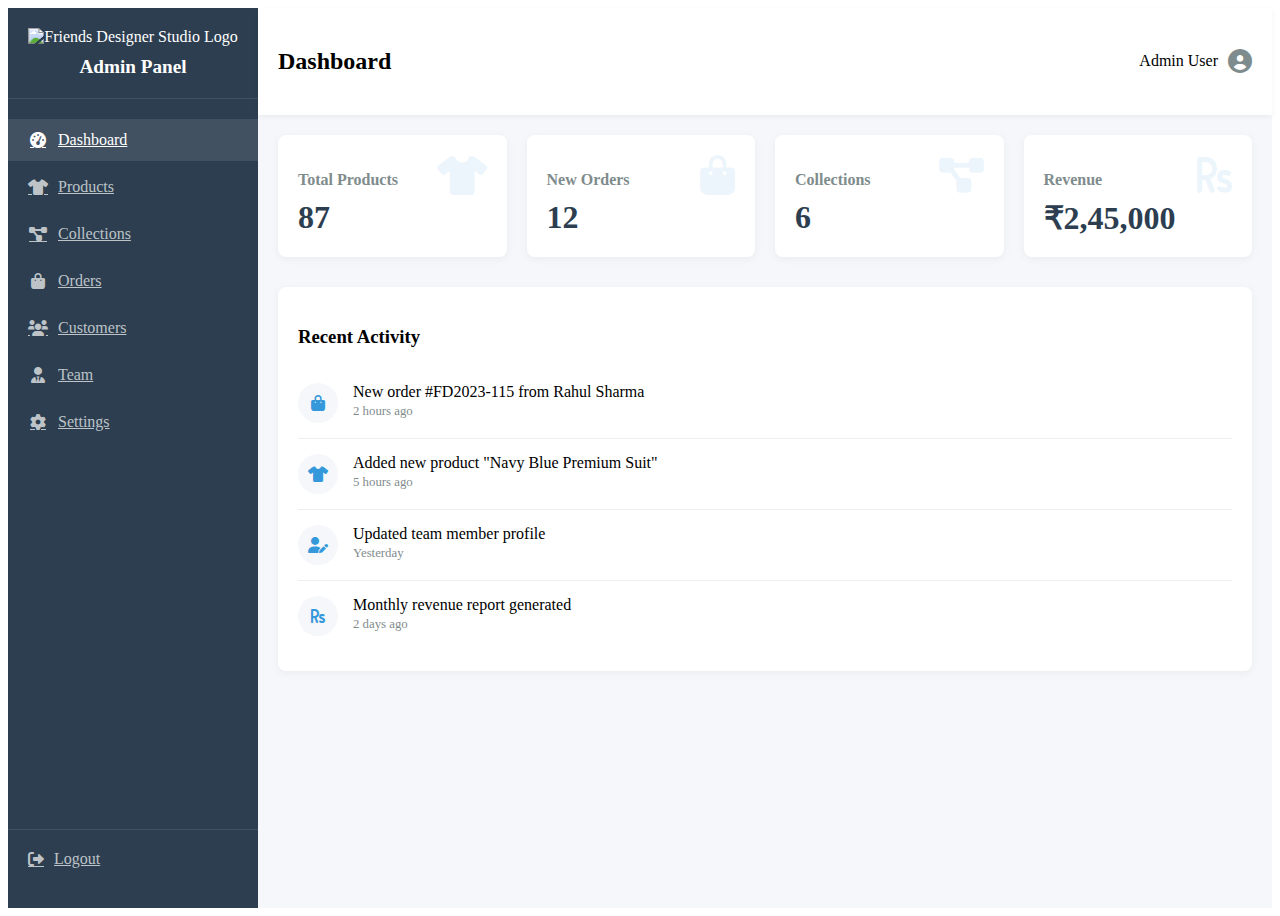
==== admin-panel.html @ acd6e5dd "Initial commit" ====
<!DOCTYPE html>
<html lang="en">
<head>
    <meta charset="UTF-8">
    <meta name="viewport" content="width=device-width, initial-scale=1.0">
    <title>Admin Panel | Friends Designer Studio</title>
    <link rel="stylesheet" href="css/admin.css">
    <link rel="stylesheet" href="https://cdnjs.cloudflare.com/ajax/libs/font-awesome/6.0.0-beta3/css/all.min.css">
</head>
<body>
    <div class="admin-container">
        <!-- Sidebar -->
        <div class="admin-sidebar">
            <div class="sidebar-header">
                <img src="../images/logo-white.png" alt="Friends Designer Studio Logo">
                <h3>Admin Panel</h3>
            </div>
            <nav class="sidebar-nav">
                <ul>
                    <li><a href="#" class="active" data-section="dashboard"><i class="fas fa-tachometer-alt"></i> Dashboard</a></li>
                    <li><a href="#" data-section="products"><i class="fas fa-tshirt"></i> Products</a></li>
                    <li><a href="#" data-section="collections"><i class="fas fa-project-diagram"></i> Collections</a></li>
                    <li><a href="#" data-section="orders"><i class="fas fa-shopping-bag"></i> Orders</a></li>
                    <li><a href="#" data-section="customers"><i class="fas fa-users"></i> Customers</a></li>
                    <li><a href="#" data-section="team"><i class="fas fa-user-tie"></i> Team</a></li>
                    <li><a href="#" data-section="settings"><i class="fas fa-cog"></i> Settings</a></li>
                </ul>
            </nav>
            <div class="sidebar-footer">
                <a href="#" id="logout"><i class="fas fa-sign-out-alt"></i> Logout</a>
            </div>
        </div>
        
        <!-- Main Content -->
        <div class="admin-main">
            <div class="admin-header">
                <h2 id="admin-section-title">Dashboard</h2>
                <div class="admin-user">
                    <span>Admin User</span>
                    <i class="fas fa-user-circle"></i>
                </div>
            </div>
            
            <div class="admin-content">
                <!-- Dashboard Section -->
                <div id="dashboard-section" class="admin-section active">
                    <div class="stats-grid">
                        <div class="stat-card">
                            <h3>Total Products</h3>
                            <p id="total-products">87</p>
                            <i class="fas fa-tshirt"></i>
                        </div>
                        <div class="stat-card">
                            <h3>New Orders</h3>
                            <p id="new-orders">12</p>
                            <i class="fas fa-shopping-bag"></i>
                        </div>
                        <div class="stat-card">
                            <h3>Collections</h3>
                            <p id="total-collections">6</p>
                            <i class="fas fa-project-diagram"></i>
                        </div>
                        <div class="stat-card">
                            <h3>Revenue</h3>
                            <p id="total-revenue">₹2,45,000</p>
                            <i class="fas fa-rupee-sign"></i>
                        </div>
                    </div>
                    
                    <div class="recent-activity">
                        <h3>Recent Activity</h3>
                        <div class="activity-list">
                            <div class="activity-item">
                                <div class="activity-icon">
                                    <i class="fas fa-shopping-bag"></i>
                                </div>
                                <div class="activity-details">
                                    <p>New order #FD2023-115 from Rahul Sharma</p>
                                    <span class="activity-time">2 hours ago</span>
                                </div>
                            </div>
                            <div class="activity-item">
                                <div class="activity-icon">
                                    <i class="fas fa-tshirt"></i>
                                </div>
                                <div class="activity-details">
                                    <p>Added new product "Navy Blue Premium Suit"</p>
                                    <span class="activity-time">5 hours ago</span>
                                </div>
                            </div>
                            <div class="activity-item">
                                <div class="activity-icon">
                                    <i class="fas fa-user-edit"></i>
                                </div>
                                <div class="activity-details">
                                    <p>Updated team member profile</p>
                                    <span class="activity-time">Yesterday</span>
                                </div>
                            </div>
                            <div class="activity-item">
                                <div class="activity-icon">
                                    <i class="fas fa-rupee-sign"></i>
                                </div>
                                <div class="activity-details">
                                    <p>Monthly revenue report generated</p>
                                    <span class="activity-time">2 days ago</span>
                                </div>
                            </div>
                        </div>
                    </div>
                </div>
                
                <!-- Products Section -->
                <div id="products-section" class="admin-section">
                    <div class="section-header">
                        <h3>Manage Products</h3>
                        <button class="btn" id="add-product-btn"><i class="fas fa-plus"></i> Add Product</button>
                    </div>
                    
                    <div class="products-table">
                        <table>
                            <thead>
                                <tr>
                                    <th>ID</th>
                                    <th>Product Name</th>
                                    <th>Category</th>
                                    <th>Price</th>
                                    <th>Stock</th>
                                    <th>Status</th>
                                    <th>Actions</th>
                                </tr>
                            </thead>
                            <tbody>
                                <tr>
                                    <td>FD101</td>
                                    <td>Navy Blue Premium Suit</td>
                                    <td>Suits</td>
                                    <td>₹12,999</td>
                                    <td>15</td>
                                    <td><span class="status published">Published</span></td>
                                    <td>
                                        <button class="btn-icon edit"><i class="fas fa-edit"></i></button>
                                        <button class="btn-icon delete"><i class="fas fa-trash"></i></button>
                                    </td>
                                </tr>
                                <tr>
                                    <td>FD205</td>
                                    <td>Silk Embroidered Sherwani</td>
                                    <td>Wedding</td>
                                    <td>₹24,999</td>
                                    <td>8</td>
                                    <td><span class="status published">Published</span></td>
                                    <td>
                                        <button class="btn-icon edit"><i class="fas fa-edit"></i></button>
                                        <button class="btn-icon delete"><i class="fas fa-trash"></i></button>
                                    </td>
                                </tr>
                                <tr>
                                    <td>FD178</td>
                                    <td>Charcoal Grey Business Suit</td>
                                    <td>Suits</td>
                                    <td>₹14,499</td>
                                    <td>0</td>
                                    <td><span class="status draft">Draft</span></td>
                                    <td>
                                        <button class="btn-icon edit"><i class="fas fa-edit"></i></button>
                                        <button class="btn-icon delete"><i class="fas fa-trash"></i></button>
                                    </td>
                                </tr>
                                <tr>
                                    <td>FD302</td>
                                    <td>Indo-Western Fusion Jacket</td>
                                    <td>Festive</td>
                                    <td>₹9,999</td>
                                    <td>22</td>
                                    <td><span class="status published">Published</span></td>
                                    <td>
                                        <button class="btn-icon edit"><i class="fas fa-edit"></i></button>
                                        <button class="btn-icon delete"><i class="fas fa-trash"></i></button>
                                    </td>
                                </tr>
                            </tbody>
                        </table>
                    </div>
                    
                    <!-- Add/Edit Product Modal -->
                    <div id="product-modal" class="modal">
                        <div class="modal-content">
                            <div class="modal-header">
                                <h3 id="modal-product-title">Add New Product</h3>
                                <span class="close-modal">&times;</span>
                            </div>
                            <div class="modal-body">
                                <form id="product-form">
                                    <div class="form-group">
                                        <label for="product-name">Product Name*</label>
                                        <input type="text" id="product-name" name="product-name" required>
                                    </div>
                                    <div class="form-group">
                                        <label for="product-category">Category*</label>
                                        <select id="product-category" name="product-category" required>
                                            <option value="">Select Category</option>
                                            <option value="suits">Suits</option>
                                            <option value="wedding">Wedding Wear</option>
                                            <option value="festive">Festive Wear</option>
                                            <option value="formal">Formal Wear</option>
                                            <option value="indowestern">Indo-Western</option>
                                        </select>
                                    </div>
                                    <div class="form-row">
                                        <div class="form-group">
                                            <label for="product-price">Price (₹)*</label>
                                            <input type="number" id="product-price" name="product-price" required>
                                        </div>
                                        <div class="form-group">
                                            <label for="product-stock">Stock Quantity*</label>
                                            <input type="number" id="product-stock" name="product-stock" required>
                                        </div>
                                    </div>
                                    <div class="form-group">
                                        <label for="product-status">Status</label>
                                        <select id="product-status" name="product-status" required>
                                            <option value="published">Published</option>
                                            <option value="draft">Draft</option>
                                        </select>
                                    </div>
                                    <div class="form-group">
                                        <label for="product-description">Description*</label>
                                        <textarea id="product-description" name="product-description" rows="4" required></textarea>
                                    </div>
                                    <div class="form-group">
                                        <label for="product-images">Upload Images</label>
                                        <input type="file" id="product-images" name="product-images" multiple accept="image/*">
                                        <small>Upload high-quality product images (max 5)</small>
                                    </div>
                                    <div class="form-actions">
                                        <button type="button" class="btn-outline close-modal">Cancel</button>
                                        <button type="submit" class="btn">Save Product</button>
                                    </div>
                                </form>
                            </div>
                        </div>
                    </div>
                </div>
                
                <!-- Collections Section -->
                <div id="collections-section" class="admin-section">
                    <h3>Manage Collections</h3>
                    <!-- Similar structure to products section -->
                </div>
                
                <!-- Orders Section -->
                <div id="orders-section" class="admin-section">
                    <h3>Manage Orders</h3>
                    <!-- Order management content -->
                </div>
                
                <!-- Customers Section -->
                <div id="customers-section" class="admin-section">
                    <h3>Customer Management</h3>
                    <!-- Customer management content -->
                </div>
                
                <!-- Team Section -->
                <div id="team-section" class="admin-section">
                    <h3>Team Management</h3>
                    <!-- Team management content -->
                </div>
                
                <!-- Settings Section -->
                <div id="settings-section" class="admin-section">
                    <h3>Store Settings</h3>
                    <!-- Settings management content -->
                </div>
            </div>
        </div>
    </div>

    <script src="../js/admin.js"></script>
</body>
</html>
---- css/admin.css ----
/* Admin Login Styles */
.admin-login {
    display: flex;
    justify-content: center;
    align-items: center;
    min-height: 100vh;
    background-color: #f5f7fa;
    padding: 20px;
}

.login-container {
    background-color: white;
    padding: 40px;
    border-radius: 10px;
    box-shadow: 0 5px 20px rgba(0, 0, 0, 0.1);
    width: 100%;
    max-width: 400px;
}

.login-header {
    text-align: center;
    margin-bottom: 30px;
}

.login-header img {
    height: 60px;
    margin-bottom: 20px;
}

.login-header h2 {
    color: #2c3e50;
    margin: 0;
}

.form-group {
    margin-bottom: 20px;
}

.form-group label {
    display: block;
    margin-bottom: 8px;
    font-weight: 600;
    color: #2c3e50;
}

.form-group input {
    width: 100%;
    padding: 12px 15px;
    border: 1px solid #ddd;
    border-radius: 4px;
    font-size: 16px;
    transition: all 0.3s ease;
}

.form-group input:focus {
    border-color: #3498db;
    outline: none;
    box-shadow: 0 0 0 3px rgba(52, 152, 219, 0.2);
}

.btn {
    width: 100%;
    padding: 12px;
    background-color: #e74c3c;
    color: white;
    border: none;
    border-radius: 4px;
    font-size: 16px;
    font-weight: 600;
    cursor: pointer;
    transition: all 0.3s ease;
}

.btn:hover {
    background-color: #c0392b;
}

.error-message {
    color: #e74c3c;
    margin-top: 15px;
    text-align: center;
    font-size: 14px;
}

/* Admin Panel Styles */
.admin-container {
    display: flex;
    min-height: 100vh;
}

.admin-sidebar {
    width: 250px;
    background-color: #2c3e50;
    color: white;
    padding: 20px 0;
    display: flex;
    flex-direction: column;
}

.sidebar-header {
    padding: 0 20px 20px;
    text-align: center;
    border-bottom: 1px solid rgba(255, 255, 255, 0.1);
}

.sidebar-header img {
    height: 50px;
    margin-bottom: 10px;
}

.sidebar-header h3 {
    font-size: 1.2rem;
    margin: 0;
}

.sidebar-nav {
    flex: 1;
    padding: 20px 0;
}

.sidebar-nav ul {
    list-style: none;
    padding: 0;
    margin: 0;
}

.sidebar-nav li {
    margin-bottom: 5px;
}

.sidebar-nav a {
    display: flex;
    align-items: center;
    padding: 12px 20px;
    color: #bdc3c7;
    transition: all 0.3s ease;
}

.sidebar-nav a:hover,
.sidebar-nav a.active {
    background-color: rgba(255, 255, 255, 0.1);
    color: white;
}

.sidebar-nav i {
    margin-right: 10px;
    width: 20px;
    text-align: center;
}

.sidebar-footer {
    padding: 20px;
    border-top: 1px solid rgba(255, 255, 255, 0.1);
}

.sidebar-footer a {
    display: flex;
    align-items: center;
    color: #bdc3c7;
    transition: all 0.3s ease;
}

.sidebar-footer a:hover {
    color: #e74c3c;
}

.sidebar-footer i {
    margin-right: 10px;
}

.admin-main {
    flex: 1;
    background-color: #f5f7fa;
}

.admin-header {
    display: flex;
    justify-content: space-between;
    align-items: center;
    padding: 20px;
    background-color: white;
    box-shadow: 0 2px 5px rgba(0, 0, 0, 0.05);
}

.admin-user {
    display: flex;
    align-items: center;
    gap: 10px;
}

.admin-user i {
    font-size: 1.5rem;
    color: #7f8c8d;
}

.admin-content {
    padding: 20px;
}

.admin-section {
    display: none;
}

.admin-section.active {
    display: block;
}

.stats-grid {
    display: grid;
    grid-template-columns: repeat(auto-fit, minmax(200px, 1fr));
    gap: 20px;
    margin-bottom: 30px;
}

.stat-card {
    background-color: white;
    padding: 20px;
    border-radius: 8px;
    box-shadow: 0 2px 10px rgba(0, 0, 0, 0.05);
    position: relative;
    overflow: hidden;
}

.stat-card h3 {
    font-size: 1rem;
    color: #7f8c8d;
    margin-bottom: 10px;
}

.stat-card p {
    font-size: 2rem;
    font-weight: 700;
    margin: 0;
    color: #2c3e50;
}

.stat-card i {
    position: absolute;
    right: 20px;
    top: 20px;
    font-size: 2.5rem;
    color: rgba(52, 152, 219, 0.1);
}

.recent-activity {
    background-color: white;
    padding: 20px;
    border-radius: 8px;
    box-shadow: 0 2px 10px rgba(0, 0, 0, 0.05);
}

.activity-list {
    margin-top: 20px;
}

.activity-item {
    display: flex;
    padding: 15px 0;
    border-bottom: 1px solid #eee;
}

.activity-item:last-child {
    border-bottom: none;
}

.activity-icon {
    width: 40px;
    height: 40px;
    background-color: #f5f7fa;
    border-radius: 50%;
    display: flex;
    justify-content: center;
    align-items: center;
    margin-right: 15px;
    color: #3498db;
}

.activity-details p {
    margin: 0;
    font-weight: 500;
}

.activity-time {
    font-size: 0.8rem;
    color: #7f8c8d;
}

.section-header {
    display: flex;
    justify-content: space-between;
    align-items: center;
    margin-bottom: 20px;
}

.projects-table {
    background-color: white;
    padding: 20px;
    border-radius: 8px;
    box-shadow: 0 2px 10px rgba(0, 0, 0, 0.05);
    overflow-x: auto;
}

table {
    width: 100%;
    border-collapse: collapse;
}

th, td {
    padding: 12px 15px;
    text-align: left;
    border-bottom: 1px solid #eee;
}

th {
    background-color: #f5f7fa;
    font-weight: 600;
}

.status {
    display: inline-block;
    padding: 5px 10px;
    border-radius: 20px;
    font-size: 0.8rem;
    font-weight: 600;
}

.status.published {
    background-color: #d5f5e3;
    color: #27ae60;
}

.status.draft {
    background-color: #fdebd0;
    color: #f39c12;
}

.btn-icon {
    background: none;
    border: none;
    cursor: pointer;
    font-size: 1rem;
    padding: 5px;
    margin: 0 5px;
    color: #7f8c8d;
    transition: all 0.3s ease;
}

.btn-icon.edit:hover {
    color: #3498db;
}

.btn-icon.delete:hover {
    color: #e74c3c;
}

/* Modal Styles */
.modal {
    display: none;
    position: fixed;
    top: 0;
    left: 0;
    width: 100%;
    height: 100%;
    background-color: rgba(0, 0, 0, 0.5);
    z-index: 1000;
    justify-content: center;
    align-items: center;
}

.modal.active {
    display: flex;
}

.modal-content {
    background-color: white;
    border-radius: 8px;
    width: 90%;
    max-width: 600px;
    max-height: 90vh;
    overflow-y: auto;
}

.modal-header {
    display: flex;
    justify-content: space-between;
    align-items: center;
    padding: 20px;
    border-bottom: 1px solid #eee;
}

.close-modal {
    font-size: 1.5rem;
    cursor: pointer;
    color: #7f8c8d;
    background: none;
    border: none;
}

.modal-body {
    padding: 20px;
}

.form-group {
    margin-bottom: 20px;
}

.form-group label {
    display: block;
    margin-bottom: 8px;
    font-weight: 600;
}

.form-group input,
.form-group select,
.form-group textarea {
    width: 100%;
    padding: 10px;
    border: 1px solid #ddd;
    border-radius: 4px;
    font-size: 1rem;
}

.form-group textarea {
    resize: vertical;
    min-height: 100px;
}

.form-actions {
    display: flex;
    justify-content: flex-end;
    gap: 10px;
    margin-top: 20px;
}

.btn-outline {
    background: none;
    border: 1px solid #ddd;
    padding: 10px 20px;
    border-radius: 4px;
    cursor: pointer;
    transition: all 0.3s ease;
}

.btn-outline:hover {
    background-color: #f5f7fa;
}

/* Responsive Styles */
@media (max-width: 768px) {
    .admin-container {
        flex-direction: column;
    }
    
    .admin-sidebar {
        width: 100%;
        padding: 10px 0;
    }
    
    .sidebar-nav ul {
        display: flex;
        overflow-x: auto;
        padding: 0 10px;
    }
    
    .sidebar-nav li {
        margin-bottom: 0;
        margin-right: 5px;
    }
    
    .sidebar-nav a {
        padding: 10px 15px;
        white-space: nowrap;
    }
    
    .stats-grid {
        grid-template-columns: 1fr 1fr;
    }
}

@media (max-width: 576px) {
    .stats-grid {
        grid-template-columns: 1fr;
    }
    
    .section-header {
        flex-direction: column;
        align-items: flex-start;
        gap: 10px;
    }
    
    .form-actions {
        flex-direction: column;
    }
    
    .btn-outline,
    .btn {
        width: 100%;
    }
}
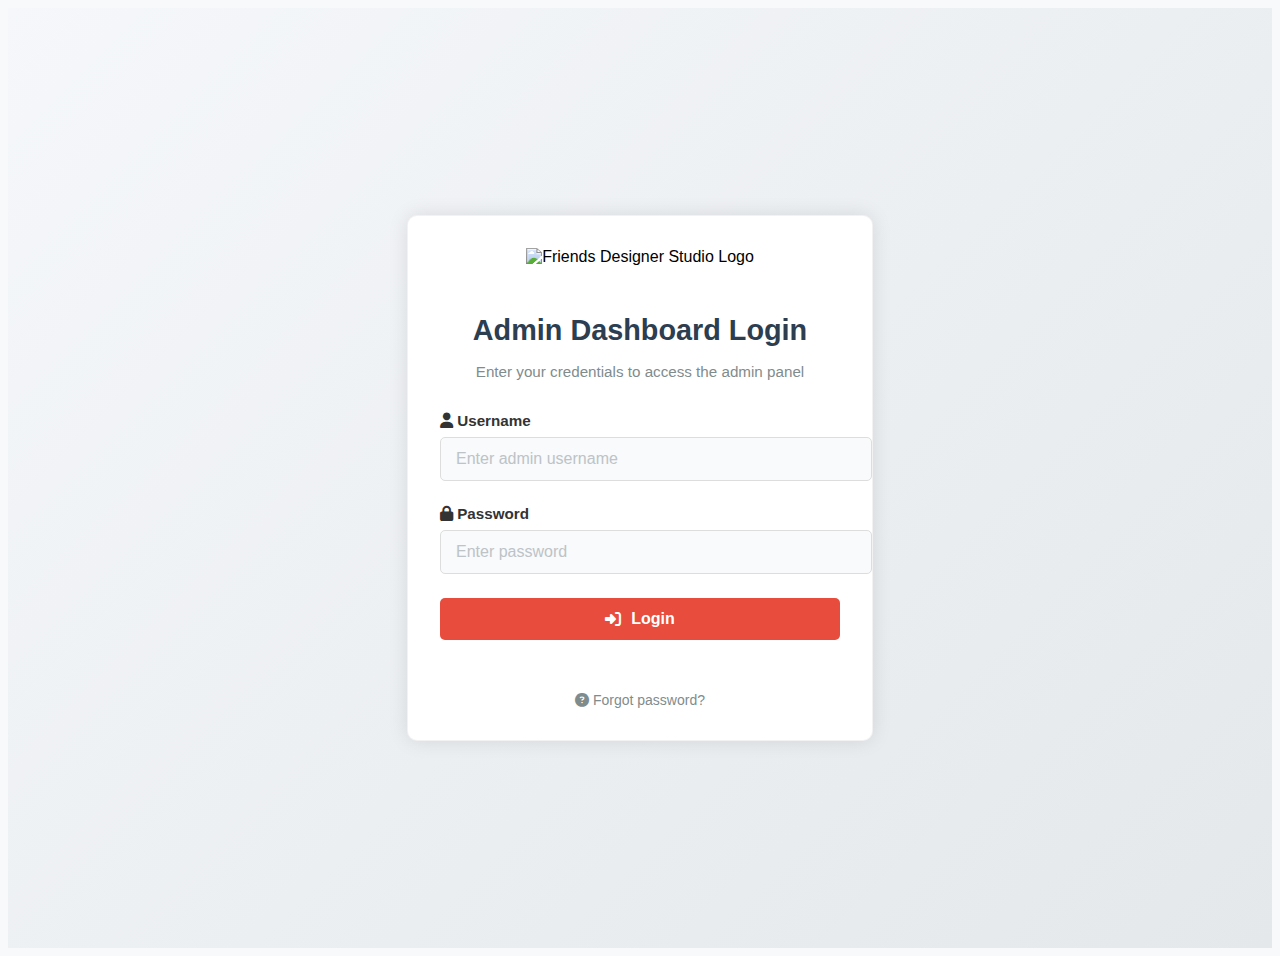
==== commit ce17cfbe: "Updated feature X" ====
--- a/admin-panel.html
+++ b/admin-panel.html
@@ -4,34 +4,532 @@
     <meta charset="UTF-8">
     <meta name="viewport" content="width=device-width, initial-scale=1.0">
     <title>Admin Panel | Friends Designer Studio</title>
-    <link rel="stylesheet" href="css/admin.css">
-    <link rel="stylesheet" href="https://cdnjs.cloudflare.com/ajax/libs/font-awesome/6.0.0-beta3/css/all.min.css">
+    <link rel="stylesheet" href="https://cdnjs.cloudflare.com/ajax/libs/font-awesome/6.4.0/css/all.min.css">
+    <style>
+        /* Admin Panel CSS */
+        :root {
+            --primary: #e74c3c;
+            --primary-dark: #c0392b;
+            --sidebar: #2c3e50;
+            --sidebar-dark: #1a252f;
+            --text: #2c3e50;
+            --text-light: #7f8c8d;
+            --light: #ecf0f1;
+            --white: #ffffff;
+            --success: #27ae60;
+            --warning: #f39c12;
+            --danger: #e74c3c;
+        }
+
+        * {
+            margin: 0;
+            padding: 0;
+            box-sizing: border-box;
+            font-family: 'Segoe UI', Tahoma, Geneva, Verdana, sans-serif;
+        }
+
+        body {
+            background-color: #f5f7fa;
+            color: var(--text);
+        }
+
+        .admin-container {
+            display: flex;
+            min-height: 100vh;
+        }
+
+        /* Sidebar Styles */
+        .admin-sidebar {
+            width: 250px;
+            background-color: var(--sidebar);
+            color: var(--white);
+            transition: all 0.3s;
+            position: relative;
+            z-index: 100;
+        }
+
+        .sidebar-header {
+            padding: 20px;
+            border-bottom: 1px solid rgba(255, 255, 255, 0.1);
+            text-align: center;
+        }
+
+        .sidebar-header img {
+            height: 50px;
+            margin-bottom: 10px;
+        }
+
+        .sidebar-header h3 {
+            font-size: 1.2rem;
+            font-weight: 600;
+        }
+
+        .sidebar-nav {
+            padding: 20px 0;
+        }
+
+        .sidebar-nav ul {
+            list-style: none;
+        }
+
+        .sidebar-nav li {
+            position: relative;
+        }
+
+        .sidebar-nav a {
+            display: flex;
+            align-items: center;
+            padding: 12px 20px;
+            color: rgba(255, 255, 255, 0.8);
+            text-decoration: none;
+            transition: all 0.3s;
+        }
+
+        .sidebar-nav a:hover,
+        .sidebar-nav a.active {
+            background-color: rgba(255, 255, 255, 0.1);
+            color: var(--white);
+        }
+
+        .sidebar-nav i {
+            width: 24px;
+            text-align: center;
+            margin-right: 10px;
+            font-size: 1.1rem;
+        }
+
+        .sidebar-footer {
+            position: absolute;
+            bottom: 0;
+            width: 100%;
+            padding: 15px;
+            border-top: 1px solid rgba(255, 255, 255, 0.1);
+        }
+
+        .sidebar-footer a {
+            display: flex;
+            align-items: center;
+            color: rgba(255, 255, 255, 0.7);
+            text-decoration: none;
+            transition: all 0.3s;
+        }
+
+        .sidebar-footer a:hover {
+            color: var(--white);
+        }
+
+        /* Main Content Styles */
+        .admin-main {
+            flex: 1;
+            display: flex;
+            flex-direction: column;
+        }
+
+        .admin-header {
+            display: flex;
+            justify-content: space-between;
+            align-items: center;
+            padding: 15px 25px;
+            background-color: var(--white);
+            box-shadow: 0 2px 10px rgba(0, 0, 0, 0.05);
+            z-index: 10;
+        }
+
+        .admin-user {
+            display: flex;
+            align-items: center;
+            gap: 10px;
+        }
+
+        .admin-user i {
+            font-size: 1.5rem;
+            color: var(--text-light);
+        }
+
+        .admin-content {
+            flex: 1;
+            padding: 25px;
+            background-color: #f5f7fa;
+        }
+
+        .admin-section {
+            display: none;
+        }
+
+        .admin-section.active {
+            display: block;
+            animation: fadeIn 0.5s ease;
+        }
+
+        /* Dashboard Styles */
+        .stats-grid {
+            display: grid;
+            grid-template-columns: repeat(auto-fit, minmax(240px, 1fr));
+            gap: 20px;
+            margin-bottom: 30px;
+        }
+
+        .stat-card {
+            background-color: var(--white);
+            padding: 20px;
+            border-radius: 8px;
+            box-shadow: 0 2px 10px rgba(0, 0, 0, 0.05);
+            position: relative;
+            overflow: hidden;
+            transition: transform 0.3s;
+        }
+
+        .stat-card:hover {
+            transform: translateY(-5px);
+        }
+
+        .stat-card h3 {
+            font-size: 0.95rem;
+            color: var(--text-light);
+            margin-bottom: 10px;
+        }
+
+        .stat-card p {
+            font-size: 1.8rem;
+            font-weight: 700;
+            color: var(--text);
+        }
+
+        .stat-card i {
+            position: absolute;
+            right: 20px;
+            top: 20px;
+            font-size: 2.5rem;
+            color: rgba(231, 76, 60, 0.1);
+        }
+
+        .recent-activity {
+            background-color: var(--white);
+            padding: 20px;
+            border-radius: 8px;
+            box-shadow: 0 2px 10px rgba(0, 0, 0, 0.05);
+        }
+
+        .activity-list {
+            margin-top: 20px;
+        }
+
+        .activity-item {
+            display: flex;
+            padding: 15px 0;
+            border-bottom: 1px solid #eee;
+        }
+
+        .activity-item:last-child {
+            border-bottom: none;
+        }
+
+        .activity-icon {
+            width: 40px;
+            height: 40px;
+            background-color: #f5f7fa;
+            border-radius: 50%;
+            display: flex;
+            justify-content: center;
+            align-items: center;
+            margin-right: 15px;
+            color: var(--primary);
+        }
+
+        .activity-details p {
+            margin: 0;
+            font-weight: 500;
+        }
+
+        .activity-time {
+            font-size: 0.8rem;
+            color: var(--text-light);
+        }
+
+        /* Products Section */
+        .section-header {
+            display: flex;
+            justify-content: space-between;
+            align-items: center;
+            margin-bottom: 20px;
+        }
+
+        .products-table {
+            background-color: var(--white);
+            padding: 20px;
+            border-radius: 8px;
+            box-shadow: 0 2px 10px rgba(0, 0, 0, 0.05);
+            overflow-x: auto;
+        }
+
+        table {
+            width: 100%;
+            border-collapse: collapse;
+        }
+
+        th, td {
+            padding: 12px 15px;
+            text-align: left;
+            border-bottom: 1px solid #eee;
+        }
+
+        th {
+            background-color: #f5f7fa;
+            font-weight: 600;
+            color: var(--text);
+        }
+
+        .status {
+            display: inline-block;
+            padding: 5px 10px;
+            border-radius: 20px;
+            font-size: 0.8rem;
+            font-weight: 600;
+        }
+
+        .status.published {
+            background-color: #d5f5e3;
+            color: var(--success);
+        }
+
+        .status.draft {
+            background-color: #fdebd0;
+            color: var(--warning);
+        }
+
+        .btn {
+            padding: 8px 16px;
+            border: none;
+            border-radius: 4px;
+            font-weight: 600;
+            cursor: pointer;
+            transition: all 0.3s;
+        }
+
+        .btn-primary {
+            background-color: var(--primary);
+            color: var(--white);
+        }
+
+        .btn-primary:hover {
+            background-color: var(--primary-dark);
+        }
+
+        .btn-icon {
+            background: none;
+            border: none;
+            cursor: pointer;
+            font-size: 1rem;
+            padding: 5px;
+            margin: 0 5px;
+            color: var(--text-light);
+            transition: all 0.3s;
+        }
+
+        .btn-icon.edit:hover {
+            color: #3498db;
+        }
+
+        .btn-icon.delete:hover {
+            color: var(--danger);
+        }
+
+        /* Modal Styles */
+        .modal {
+            display: none;
+            position: fixed;
+            top: 0;
+            left: 0;
+            width: 100%;
+            height: 100%;
+            background-color: rgba(0, 0, 0, 0.5);
+            z-index: 1000;
+            justify-content: center;
+            align-items: center;
+        }
+
+        .modal.active {
+            display: flex;
+        }
+
+        .modal-content {
+            background-color: var(--white);
+            border-radius: 8px;
+            width: 90%;
+            max-width: 600px;
+            max-height: 90vh;
+            overflow-y: auto;
+            animation: modalFadeIn 0.3s ease;
+        }
+
+        .modal-header {
+            display: flex;
+            justify-content: space-between;
+            align-items: center;
+            padding: 20px;
+            border-bottom: 1px solid #eee;
+        }
+
+        .close-modal {
+            font-size: 1.5rem;
+            cursor: pointer;
+            color: var(--text-light);
+            background: none;
+            border: none;
+        }
+
+        .modal-body {
+            padding: 20px;
+        }
+
+        .form-group {
+            margin-bottom: 20px;
+        }
+
+        .form-group label {
+            display: block;
+            margin-bottom: 8px;
+            font-weight: 600;
+        }
+
+        .form-group input,
+        .form-group select,
+        .form-group textarea {
+            width: 100%;
+            padding: 10px;
+            border: 1px solid #ddd;
+            border-radius: 4px;
+            font-size: 1rem;
+        }
+
+        .form-group textarea {
+            resize: vertical;
+            min-height: 100px;
+        }
+
+        .form-actions {
+            display: flex;
+            justify-content: flex-end;
+            gap: 10px;
+            margin-top: 20px;
+        }
+
+        .btn-outline {
+            background: none;
+            border: 1px solid #ddd;
+            padding: 10px 20px;
+            border-radius: 4px;
+            cursor: pointer;
+            transition: all 0.3s;
+        }
+
+        .btn-outline:hover {
+            background-color: #f5f7fa;
+        }
+
+        /* Animations */
+        @keyframes fadeIn {
+            from { opacity: 0; }
+            to { opacity: 1; }
+        }
+
+        @keyframes modalFadeIn {
+            from {
+                opacity: 0;
+                transform: translateY(-20px);
+            }
+            to {
+                opacity: 1;
+                transform: translateY(0);
+            }
+        }
+
+        /* Responsive Styles */
+        @media (max-width: 992px) {
+            .admin-sidebar {
+                width: 70px;
+                overflow: hidden;
+            }
+            
+            .sidebar-header h3,
+            .sidebar-nav a span,
+            .sidebar-footer a span {
+                display: none;
+            }
+            
+            .sidebar-nav a {
+                justify-content: center;
+                padding: 15px 0;
+            }
+            
+            .sidebar-nav i {
+                margin-right: 0;
+                font-size: 1.3rem;
+            }
+        }
+
+        @media (max-width: 768px) {
+            .stats-grid {
+                grid-template-columns: 1fr 1fr;
+            }
+            
+            .section-header {
+                flex-direction: column;
+                align-items: flex-start;
+                gap: 10px;
+            }
+        }
+
+        @media (max-width: 576px) {
+            .stats-grid {
+                grid-template-columns: 1fr;
+            }
+            
+            .admin-header {
+                flex-direction: column;
+                align-items: flex-start;
+                gap: 10px;
+                padding: 15px;
+            }
+            
+            .form-actions {
+                flex-direction: column;
+            }
+            
+            .btn-outline,
+            .btn {
+                width: 100%;
+            }
+        }
+    </style>
 </head>
 <body>
     <div class="admin-container">
-        <!-- Sidebar -->
+        <!-- Sidebar Navigation -->
         <div class="admin-sidebar">
             <div class="sidebar-header">
-                <img src="../images/logo-white.png" alt="Friends Designer Studio Logo">
+                <img src="images/logo-white.png" alt="Friends Designer Studio">
                 <h3>Admin Panel</h3>
             </div>
+            
             <nav class="sidebar-nav">
                 <ul>
-                    <li><a href="#" class="active" data-section="dashboard"><i class="fas fa-tachometer-alt"></i> Dashboard</a></li>
-                    <li><a href="#" data-section="products"><i class="fas fa-tshirt"></i> Products</a></li>
-                    <li><a href="#" data-section="collections"><i class="fas fa-project-diagram"></i> Collections</a></li>
-                    <li><a href="#" data-section="orders"><i class="fas fa-shopping-bag"></i> Orders</a></li>
-                    <li><a href="#" data-section="customers"><i class="fas fa-users"></i> Customers</a></li>
-                    <li><a href="#" data-section="team"><i class="fas fa-user-tie"></i> Team</a></li>
-                    <li><a href="#" data-section="settings"><i class="fas fa-cog"></i> Settings</a></li>
+                    <li><a href="#" class="active" data-section="dashboard"><i class="fas fa-tachometer-alt"></i> <span>Dashboard</span></a></li>
+                    <li><a href="#" data-section="products"><i class="fas fa-tshirt"></i> <span>Products</span></a></li>
+                    <li><a href="#" data-section="collections"><i class="fas fa-project-diagram"></i> <span>Collections</span></a></li>
+                    <li><a href="#" data-section="orders"><i class="fas fa-shopping-bag"></i> <span>Orders</span></a></li>
+                    <li><a href="#" data-section="customers"><i class="fas fa-users"></i> <span>Customers</span></a></li>
+                    <li><a href="#" data-section="team"><i class="fas fa-user-tie"></i> <span>Team</span></a></li>
+                    <li><a href="#" data-section="settings"><i class="fas fa-cog"></i> <span>Settings</span></a></li>
                 </ul>
             </nav>
+            
             <div class="sidebar-footer">
-                <a href="#" id="logout"><i class="fas fa-sign-out-alt"></i> Logout</a>
+                <a href="#" id="logout"><i class="fas fa-sign-out-alt"></i> <span>Logout</span></a>
             </div>
         </div>
         
-        <!-- Main Content -->
+        <!-- Main Content Area -->
         <div class="admin-main">
             <div class="admin-header">
                 <h2 id="admin-section-title">Dashboard</h2>
@@ -114,7 +612,7 @@
                 <div id="products-section" class="admin-section">
                     <div class="section-header">
                         <h3>Manage Products</h3>
-                        <button class="btn" id="add-product-btn"><i class="fas fa-plus"></i> Add Product</button>
+                        <button class="btn btn-primary" id="add-product-btn"><i class="fas fa-plus"></i> Add Product</button>
                     </div>
                     
                     <div class="products-table">
@@ -139,8 +637,8 @@
                                     <td>15</td>
                                     <td><span class="status published">Published</span></td>
                                     <td>
-                                        <button class="btn-icon edit"><i class="fas fa-edit"></i></button>
-                                        <button class="btn-icon delete"><i class="fas fa-trash"></i></button>
+                                        <button class="btn-icon edit" title="Edit"><i class="fas fa-edit"></i></button>
+                                        <button class="btn-icon delete" title="Delete"><i class="fas fa-trash"></i></button>
                                     </td>
                                 </tr>
                                 <tr>
@@ -151,8 +649,8 @@
                                     <td>8</td>
                                     <td><span class="status published">Published</span></td>
                                     <td>
-                                        <button class="btn-icon edit"><i class="fas fa-edit"></i></button>
-                                        <button class="btn-icon delete"><i class="fas fa-trash"></i></button>
+                                        <button class="btn-icon edit" title="Edit"><i class="fas fa-edit"></i></button>
+                                        <button class="btn-icon delete" title="Delete"><i class="fas fa-trash"></i></button>
                                     </td>
                                 </tr>
                                 <tr>
@@ -163,8 +661,8 @@
                                     <td>0</td>
                                     <td><span class="status draft">Draft</span></td>
                                     <td>
-                                        <button class="btn-icon edit"><i class="fas fa-edit"></i></button>
-                                        <button class="btn-icon delete"><i class="fas fa-trash"></i></button>
+                                        <button class="btn-icon edit" title="Edit"><i class="fas fa-edit"></i></button>
+                                        <button class="btn-icon delete" title="Delete"><i class="fas fa-trash"></i></button>
                                     </td>
                                 </tr>
                                 <tr>
@@ -175,8 +673,8 @@
                                     <td>22</td>
                                     <td><span class="status published">Published</span></td>
                                     <td>
-                                        <button class="btn-icon edit"><i class="fas fa-edit"></i></button>
-                                        <button class="btn-icon delete"><i class="fas fa-trash"></i></button>
+                                        <button class="btn-icon edit" title="Edit"><i class="fas fa-edit"></i></button>
+                                        <button class="btn-icon delete" title="Delete"><i class="fas fa-trash"></i></button>
                                     </td>
                                 </tr>
                             </tbody>
@@ -188,7 +686,7 @@
                         <div class="modal-content">
                             <div class="modal-header">
                                 <h3 id="modal-product-title">Add New Product</h3>
-                                <span class="close-modal">&times;</span>
+                                <button class="close-modal">&times;</button>
                             </div>
                             <div class="modal-body">
                                 <form id="product-form">
@@ -207,12 +705,12 @@
                                             <option value="indowestern">Indo-Western</option>
                                         </select>
                                     </div>
-                                    <div class="form-row">
-                                        <div class="form-group">
+                                    <div class="form-row" style="display: flex; gap: 15px;">
+                                        <div class="form-group" style="flex: 1;">
                                             <label for="product-price">Price (₹)*</label>
                                             <input type="number" id="product-price" name="product-price" required>
                                         </div>
-                                        <div class="form-group">
+                                        <div class="form-group" style="flex: 1;">
                                             <label for="product-stock">Stock Quantity*</label>
                                             <input type="number" id="product-stock" name="product-stock" required>
                                         </div>
@@ -231,11 +729,11 @@
                                     <div class="form-group">
                                         <label for="product-images">Upload Images</label>
                                         <input type="file" id="product-images" name="product-images" multiple accept="image/*">
-                                        <small>Upload high-quality product images (max 5)</small>
+                                        <small style="display: block; margin-top: 5px; color: var(--text-light);">Upload high-quality product images (max 5)</small>
                                     </div>
                                     <div class="form-actions">
                                         <button type="button" class="btn-outline close-modal">Cancel</button>
-                                        <button type="submit" class="btn">Save Product</button>
+                                        <button type="submit" class="btn btn-primary">Save Product</button>
                                     </div>
                                 </form>
                             </div>
@@ -243,39 +741,140 @@
                     </div>
                 </div>
                 
-                <!-- Collections Section -->
+                <!-- Other Sections (Placeholders) -->
                 <div id="collections-section" class="admin-section">
                     <h3>Manage Collections</h3>
-                    <!-- Similar structure to products section -->
+                    <p>Collection management content will appear here</p>
                 </div>
                 
-                <!-- Orders Section -->
                 <div id="orders-section" class="admin-section">
                     <h3>Manage Orders</h3>
-                    <!-- Order management content -->
+                    <p>Order management content will appear here</p>
                 </div>
                 
-                <!-- Customers Section -->
                 <div id="customers-section" class="admin-section">
                     <h3>Customer Management</h3>
-                    <!-- Customer management content -->
+                    <p>Customer management content will appear here</p>
                 </div>
                 
-                <!-- Team Section -->
                 <div id="team-section" class="admin-section">
                     <h3>Team Management</h3>
-                    <!-- Team management content -->
+                    <p>Team management content will appear here</p>
                 </div>
                 
-                <!-- Settings Section -->
                 <div id="settings-section" class="admin-section">
                     <h3>Store Settings</h3>
-                    <!-- Settings management content -->
+                    <p>Settings management content will appear here</p>
                 </div>
             </div>
         </div>
     </div>
 
-    <script src="../js/admin.js"></script>
+    <script>
+        // Admin Panel JavaScript
+        document.addEventListener('DOMContentLoaded', function() {
+            // Check authentication
+            const authToken = localStorage.getItem('adminAuthToken');
+            if (!authToken || authToken !== 'loggedIn') {
+                window.location.href = 'admin.html';
+            }
+            
+            // Navigation between sections
+            const navLinks = document.querySelectorAll('.sidebar-nav a');
+            const sections = document.querySelectorAll('.admin-section');
+            
+            navLinks.forEach(link => {
+                link.addEventListener('click', function(e) {
+                    e.preventDefault();
+                    
+                    // Remove active class from all links and sections
+                    navLinks.forEach(navLink => navLink.classList.remove('active'));
+                    sections.forEach(section => section.classList.remove('active'));
+                    
+                    // Add active class to clicked link
+                    this.classList.add('active');
+                    
+                    // Show corresponding section
+                    const sectionId = this.getAttribute('data-section');
+                    document.getElementById(`${sectionId}-section`).classList.add('active');
+                    document.getElementById('admin-section-title').textContent = 
+                        this.querySelector('span').textContent;
+                });
+            });
+            
+            // Logout functionality
+            document.getElementById('logout').addEventListener('click', function(e) {
+                e.preventDefault();
+                localStorage.removeItem('adminAuthToken');
+                window.location.href = 'admin.html';
+            });
+            
+            // Product modal functionality
+            const addProductBtn = document.getElementById('add-product-btn');
+            const productModal = document.getElementById('product-modal');
+            const closeModalBtns = document.querySelectorAll('.close-modal');
+            
+            addProductBtn.addEventListener('click', function() {
+                document.getElementById('modal-product-title').textContent = 'Add New Product';
+                document.getElementById('product-form').reset();
+                productModal.classList.add('active');
+            });
+            
+            closeModalBtns.forEach(btn => {
+                btn.addEventListener('click', function() {
+                    productModal.classList.remove('active');
+                });
+            });
+            
+            // Close modal when clicking outside
+            productModal.addEventListener('click', function(e) {
+                if (e.target === productModal) {
+                    productModal.classList.remove('active');
+                }
+            });
+            
+            // Product form submission
+            document.getElementById('product-form').addEventListener('submit', function(e) {
+                e.preventDefault();
+                // In a real application, this would send data to the server
+                alert('Product saved successfully!');
+                productModal.classList.remove('active');
+            });
+            
+            // Edit product buttons
+            document.querySelectorAll('.btn-icon.edit').forEach(btn => {
+                btn.addEventListener('click', function() {
+                    const row = this.closest('tr');
+                    const cells = row.querySelectorAll('td');
+                    
+                    document.getElementById('modal-product-title').textContent = 'Edit Product';
+                    document.getElementById('product-name').value = cells[1].textContent;
+                    document.getElementById('product-category').value = cells[2].textContent.toLowerCase();
+                    document.getElementById('product-price').value = cells[3].textContent.replace('₹', '');
+                    document.getElementById('product-stock').value = cells[4].textContent;
+                    document.getElementById('product-status').value = 
+                        cells[5].querySelector('.status').textContent.toLowerCase();
+                    
+                    productModal.classList.add('active');
+                });
+            });
+            
+            // Delete product buttons
+            document.querySelectorAll('.btn-icon.delete').forEach(btn => {
+                btn.addEventListener('click', function() {
+                    if (confirm('Are you sure you want to delete this product?')) {
+                        const row = this.closest('tr');
+                        row.remove();
+                        alert('Product deleted successfully!');
+                    }
+                });
+            });
+            
+            // Prevent modal from closing when clicking inside
+            document.querySelector('.modal-content').addEventListener('click', function(e) {
+                e.stopPropagation();
+            });
+        });
+    </script>
 </body>
 </html>